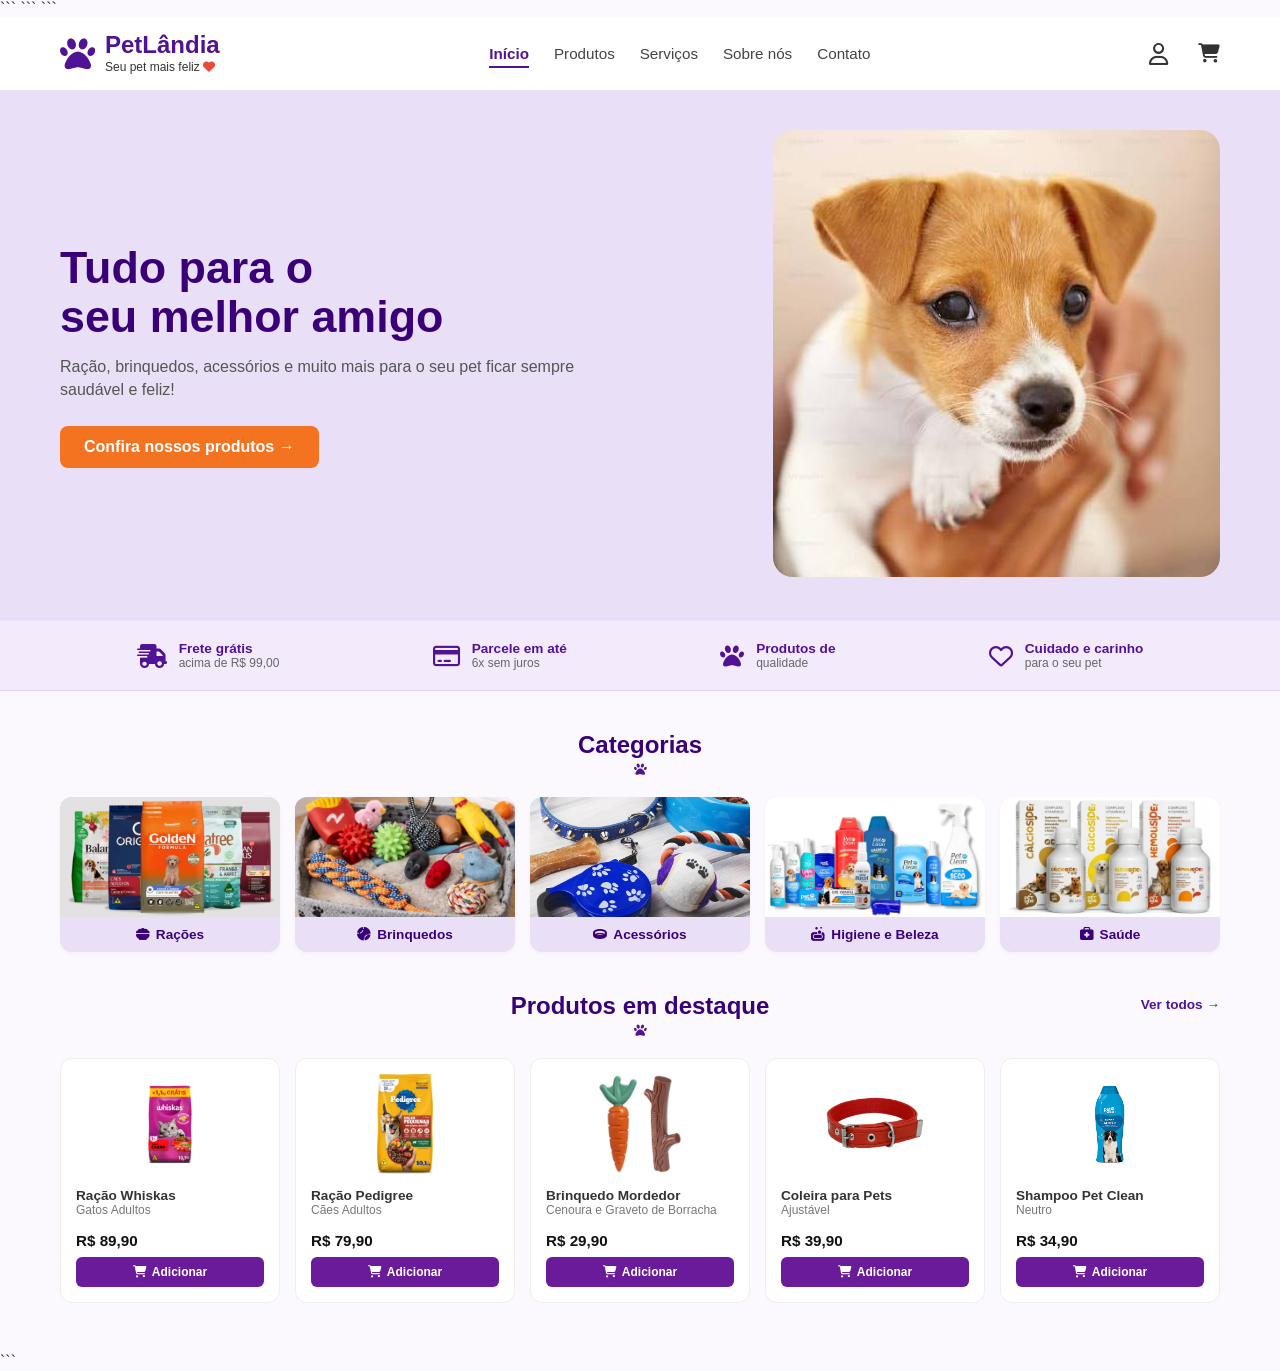
==== index.html @ d087212d "first commit" ====
<!DOCTYPE html>

<html lang="pt-BR">

<head>

    ```
    <meta charset="UTF-8">

    <meta name="viewport" content="width=device-width, initial-scale=1.0">

    <title>PetLândia</title>

    <!-- Font Awesome -->
    <link rel="stylesheet" href="https://cdnjs.cloudflare.com/ajax/libs/font-awesome/6.4.0/css/all.min.css">

    <!-- CSS principal -->
    <link rel="stylesheet" href="style.css">

    <script src="carrinho.js"></script>
    ```

</head>

<body>

    ```
    <!-- =========================================
     MENU DE NAVEGAÇÃO
========================================== -->

    <header class="main-header">

        <div class="container header-content">


            <!-- LOGO -->

            <div class="logo">

                <i class="fa-solid fa-paw logo-icon"></i>

                <div class="logo-text">

                    <h1>PetLândia</h1>

                    <span>

                        Seu pet mais feliz

                        <i class="fa-solid fa-heart red-heart"></i>

                    </span>

                </div>

            </div>



            <!-- MENU -->

            <nav class="nav-menu">

                <ul>

                    <li><a href="index.html" class="active">Início</a></li>
                    <li><a href="Produtos.html">Produtos</a></li>
                    <li><a href="serviços.html">Serviços</a></li>
                    <li><a href="sobrenos.html">Sobre nós</a></li>
                    <li><a href="contato.html">Contato</a></li>

                </ul>

            </nav>



            <!-- =========================================
             ÁREA DO USUÁRIO + CARRINHO
        ========================================== -->

            <div class="header-actions">


                <!-- USUÁRIO -->

                <div class="user-area">

                    <button type="button" id="user-button" class="user-button" title="Minha conta">

                        <i class="fa-regular fa-user"></i>

                    </button>


                    <!-- MENU DA FOTO -->

                    <div id="user-menu" class="user-menu">

                        <button type="button" id="logout-button" class="logout-button">

                            <i class="fa-solid fa-right-from-bracket"></i>

                            Desconectar

                        </button>

                    </div>

                </div>



                <!-- CARRINHO -->

                <a href="carrinho.html" class="cart-icon" title="Carrinho">

                    <i class="fa-solid fa-cart-shopping"></i>

                    <span class="badge" id="cartBadge">
                        0
                    </span>

                </a>

            </div>

        </div>

    </header>



    <!-- =========================================
     BANNER DO CACHORRO
========================================== -->

    <section class="hero-banner">

        <div class="container hero-content">


            <div class="hero-text">

                <h2>
                    Tudo para o<br>
                    seu melhor amigo
                </h2>


                <p>
                    Ração, brinquedos, acessórios e muito mais
                    para o seu pet ficar sempre saudável e feliz!
                </p>


                <a href="#" class="btn-primary">

                    Confira nossos produtos &rarr;

                </a>

            </div>


            <div class="hero-image">

                <img src="img/CACHORRO2.PNG" alt="Cão e Gato">

            </div>

        </div>

    </section>



    <!-- =========================================
     PROMOÇÕES E QUALIDADES
========================================== -->

    <section class="benefits-bar">

        <div class="container benefits-grid">


            <div class="benefit-item">

                <i class="fa-solid fa-truck-fast"></i>

                <div>

                    <strong>
                        Frete grátis
                    </strong>

                    <p>
                        acima de R$ 99,00
                    </p>

                </div>

            </div>



            <div class="benefit-item">

                <i class="fa-regular fa-credit-card"></i>

                <div>

                    <strong>
                        Parcele em até
                    </strong>

                    <p>
                        6x sem juros
                    </p>

                </div>

            </div>



            <div class="benefit-item">

                <i class="fa-solid fa-paw"></i>

                <div>

                    <strong>
                        Produtos de
                    </strong>

                    <p>
                        qualidade
                    </p>

                </div>

            </div>



            <div class="benefit-item">

                <i class="fa-regular fa-heart"></i>

                <div>

                    <strong>
                        Cuidado e carinho
                    </strong>

                    <p>
                        para o seu pet
                    </p>

                </div>

            </div>

        </div>

    </section>



    <!-- =========================================
     CATEGORIAS
========================================== -->

    <section class="categories-section container">


        <div class="section-header">

            <h3>
                Categorias
            </h3>

            <i class="fa-solid fa-paw section-paw"></i>

        </div>



        <div class="categories-grid">


            <div class="category-card">

                <div class="card-image">

                    <img src="img/Captura de tela 2026-08-17 102132.png" alt="Rações">

                </div>


                <div class="card-title">

                    <i class="fa-solid fa-bowl-food"></i>

                    Rações

                </div>

            </div>



            <div class="category-card">

                <div class="card-image">

                    <img src="img/briquedos2.webp" alt="Brinquedos">

                </div>


                <div class="card-title">

                    <i class="fa-solid fa-baseball"></i>

                    Brinquedos

                </div>

            </div>



            <div class="category-card">

                <div class="card-image">

                    <img src="img/acessorios_para_cachorro_guia_completo_23388_orig.jpg" alt="Acessórios">

                </div>


                <div class="card-title">

                    <i class="fa-solid fa-ring"></i>

                    Acessórios

                </div>

            </div>



            <div class="category-card">

                <div class="card-image">

                    <img src="img/61gC6rME9BL._AC_UF1000,1000_QL80_.jpg" alt="Higiene e Beleza">

                </div>


                <div class="card-title">

                    <i class="fa-solid fa-soap"></i>

                    Higiene e Beleza

                </div>

            </div>



            <div class="category-card">

                <div class="card-image">

                    <img src="img/D_NQ_NP_626149-MLB108650189264_032026-O.webp" alt="Saúde">

                </div>


                <div class="card-title">

                    <i class="fa-solid fa-briefcase-medical"></i>

                    Saúde

                </div>

            </div>

        </div>

    </section>



    <!-- =========================================
     PRODUTOS DO SITE
========================================== -->

    <section class="products-section container">


        <div class="section-header">

            <h3>
                Produtos em destaque
            </h3>

            <i class="fa-solid fa-paw section-paw"></i>

            <a href="#" class="see-all">

                Ver todos &rarr;

            </a>

        </div>



        <div class="products-grid">


            <!-- PRODUTO 1 -->

            <div class="product-card">

                <div class="product-img">

                    <img src="img/287226-1.webp" alt="Ração Whiskas">

                </div>


                <h4>
                    Ração Whiskas
                </h4>


                <p class="product-sub">
                    Gatos Adultos
                </p>


                <div class="product-footer">

                    <span class="price">
                        R$ 89,90
                    </span>


                    <button class="btn-add">

                        <i class="fa-solid fa-cart-shopping"></i>

                        Adicionar

                    </button>

                </div>

            </div>



            <!-- PRODUTO 2 -->

            <div class="product-card">

                <div class="product-img">

                    <img src="img/raçao.jpg" alt="Ração Pedigree">

                </div>


                <h4>
                    Ração Pedigree
                </h4>


                <p class="product-sub">
                    Cães Adultos
                </p>


                <div class="product-footer">

                    <span class="price">
                        R$ 79,90
                    </span>


                    <button class="btn-add">

                        <i class="fa-solid fa-cart-shopping"></i>

                        Adicionar

                    </button>

                </div>

            </div>



            <!-- PRODUTO 3 -->

            <div class="product-card">

                <div class="product-img">

                    <img src="img/Brinquedo-Mordedor-Nylon-Cenoura-e-Graveto-Buddy-Toys.png" alt="Brinquedo Mordedor">

                </div>


                <h4>
                    Brinquedo Mordedor
                </h4>


                <p class="product-sub">
                    Cenoura e Graveto de Borracha
                </p>


                <div class="product-footer">

                    <span class="price">
                        R$ 29,90
                    </span>


                    <button class="btn-add">

                        <i class="fa-solid fa-cart-shopping"></i>

                        Adicionar

                    </button>

                </div>

            </div>



            <!-- PRODUTO 4 -->

            <div class="product-card">

                <div class="product-img">

                    <img src="img/285244-1.webp" alt="Coleira para Pets">

                </div>


                <h4>
                    Coleira para Pets
                </h4>


                <p class="product-sub">
                    Ajustável
                </p>


                <div class="product-footer">

                    <span class="price">
                        R$ 39,90
                    </span>


                    <button class="btn-add">

                        <i class="fa-solid fa-cart-shopping"></i>

                        Adicionar

                    </button>

                </div>

            </div>



            <!-- PRODUTO 5 -->

            <div class="product-card">

                <div class="product-img">

                    <img src="img/1090094-1500-1500.webp" alt="Shampoo Pet Clean">

                </div>


                <h4>
                    Shampoo Pet Clean
                </h4>


                <p class="product-sub">
                    Neutro
                </p>


                <div class="product-footer">

                    <span class="price">
                        R$ 34,90
                    </span>


                    <button class="btn-add">

                        <i class="fa-solid fa-cart-shopping"></i>

                        Adicionar

                    </button>

                </div>

            </div>

        </div>

    </section>



    <!-- =========================================
     MODAL DE DESCONEXÃO
========================================== -->

    <div id="logout-modal" class="logout-modal">

        <div class="logout-modal-content">


            <div class="logout-modal-icon">

                <i class="fa-solid fa-right-from-bracket"></i>

            </div>


            <h2>
                Desconectar
            </h2>


            <p>
                Tem certeza que deseja se desconectar
                da sua conta?
            </p>


            <div class="logout-modal-buttons">


                <button type="button" id="cancel-logout" class="cancel-logout">

                    Cancelar

                </button>


                <button type="button" id="confirm-logout" class="confirm-logout">

                    Sim, desconectar

                </button>

            </div>

        </div>

    </div>



    <!-- =========================================
     JAVASCRIPT
========================================== -->

    <script>


        /* =========================================
           ELEMENTOS
        ========================================== */

        const userButton =
            document.getElementById("user-button");


        const userMenu =
            document.getElementById("user-menu");


        const logoutButton =
            document.getElementById("logout-button");


        const logoutModal =
            document.getElementById("logout-modal");


        const cancelLogout =
            document.getElementById("cancel-logout");


        const confirmLogout =
            document.getElementById("confirm-logout");



        /* =========================================
           ATUALIZAR USUÁRIO
        ========================================== */

        function atualizarUsuario() {


            const usuarioLogado =
                localStorage.getItem("usuarioLogado");


            if (usuarioLogado === "true") {


                userButton.innerHTML = `

                <img
                    src="https://i.pravatar.cc/100?img=12"
                    alt="Perfil"
                    class="user-avatar"
                >

            `;


            } else {


                userButton.innerHTML = `

                <i class="fa-regular fa-user"></i>

            `;

            }

        }



        /* =========================================
           ABRIR / FECHAR MENU
        ========================================== */

        userButton.addEventListener(
            "click",
            function (event) {


                event.stopPropagation();


                const usuarioLogado =
                    localStorage.getItem("usuarioLogado");


                if (usuarioLogado !== "true") {


                    window.location.href =
                        "login.html";


                    return;

                }


                userMenu.classList.toggle("show");

            }
        );



        /* =========================================
           ABRIR MODAL DE DESCONEXÃO
        ========================================== */

        logoutButton.addEventListener(
            "click",
            function (event) {


                event.stopPropagation();


                userMenu.classList.remove("show");


                logoutModal.classList.add("show");

            }
        );



        /* =========================================
           CANCELAR DESCONEXÃO
        ========================================== */

        cancelLogout.addEventListener(
            "click",
            function () {


                logoutModal.classList.remove("show");

            }
        );



        /* =========================================
           CONFIRMAR DESCONEXÃO
        ========================================== */

        confirmLogout.addEventListener(
            "click",
            function () {


                localStorage.removeItem(
                    "usuarioLogado"
                );


                logoutModal.classList.remove("show");


                userMenu.classList.remove("show");


                atualizarUsuario();

            }
        );



        /* =========================================
           FECHAR MENU AO CLICAR FORA
        ========================================== */

        document.addEventListener(
            "click",
            function () {

                userMenu.classList.remove("show");

            }
        );



        /* =========================================
           FECHAR MODAL AO CLICAR FORA
        ========================================== */

        logoutModal.addEventListener(
            "click",
            function (event) {


                if (
                    event.target === logoutModal
                ) {

                    logoutModal.classList.remove(
                        "show"
                    );

                }

            }
        );



        /* =========================================
           INICIALIZAÇÃO
        ========================================== */

        atualizarUsuario();


    </script>
    ```

</body>

</html>
---- style.css ----
/* Resets e Fontes Básicas */
* {
    margin: 0;
    padding: 0;
    box-sizing: border-box;
    font-family: 'Segoe UI', Tahoma, Geneva, Verdana, sans-serif;
}

body {
    background-color: #fbf9fe;
    color: #333;
}

.container {
    max-width: 1200px;
    margin: 0 auto;
    padding: 0 20px;
}

/* Top Bar */
.top-bar {
    background-color: #511395;
    color: #fff;
    font-size: 0.8rem;
    padding: 6px 0;
}

.top-bar-content {
    display: flex;
    justify-content: space-between;
    align-items: center;
}

.social-links a {
    color: #fff;
    margin-left: 12px;
    text-decoration: none;
}

/* Header */
.main-header {
    background-color: #fff;
    padding: 15px 0;
}

.header-content {
    display: flex;
    justify-content: space-between;
    align-items: center;
}

.logo {
    display: flex;
    align-items: center;
    gap: 10px;
}

.logo-icon {
    font-size: 2.2rem;
    color: #511395;
}

.logo-text h1 {
    font-size: 1.5rem;
    color: #511395;
    line-height: 1;
}

.logo-text span {
    font-size: 0.75rem;
    color: #333;
}

.red-heart {
    color: #e74c3c;
}

.nav-menu ul {
    display: flex;
    list-style: none;
    gap: 25px;
}

.nav-menu a {
    text-decoration: none;
    color: #444;
    font-weight: 500;
    font-size: 0.95rem;

}

.nav-menu a.active {
    color: #511395;
    border-bottom: 2px solid #511395;
    padding-bottom: 4px;
    font-weight: 700;
}

.header-actions {
    display: flex;
    align-items: center;
    gap: 20px;
}

.header-actions a {
    color: #333;
    font-size: 1.2rem;
    position: relative;
    text-decoration: none;
}

.cart-icon .badge {
    position: absolute;
    top: -8px;
    right: -10px;
    background-color: #511395;
    color: white;
    font-size: 0.65rem;
    width: 16px;
    height: 16px;
    border-radius: 50%;
    display: flex;
    align-items: center;
    justify-content: center;
}

/* Banner Hero */
.hero-banner {
    background-color: #e9e0f7;
    padding: 40px 0;
    overflow: hidden;
}

.hero-content {
    display: flex;
    align-items: center;
    justify-content: space-between;
}

.hero-text {
    max-width: 50%;
}

.hero-text h2 {
    font-size: 2.8rem;
    color: #3a0078;
    line-height: 1.1;
    margin-bottom: 15px;
}

.hero-text p {
    color: #555;
    margin-bottom: 25px;
    font-size: 1rem;
    line-height: 1.4;
}

.btn-primary {
    display: inline-block;
    background-color: #f37321;
    color: white;
    padding: 12px 24px;
    border-radius: 8px;
    text-decoration: none;
    font-weight: 600;
    transition: background 0.2s;
}

.btn-primary:hover {
    background-color: #d96114;
}

.hero-image img {
    max-width: 450px;
    border-radius: 20px;
    object-fit: cover;
}

/* Benefícios */
.benefits-bar {
    background-color: #f3ebfc;
    padding: 20px 0;
    border-bottom: 1px solid #e1d2f7;
}

.benefits-grid {
    display: flex;
    justify-content: space-around;
    align-items: center;
}

.benefit-item {
    display: flex;
    align-items: center;
    gap: 12px;
    color: #511395;
}

.benefit-item i {
    font-size: 1.5rem;
}

.benefit-item strong {
    display: block;
    font-size: 0.85rem;
}

.benefit-item p {
    font-size: 0.75rem;
    color: #666;
}

/* Seções Gerais */
.section-header {
    text-align: center;
    margin: 40px 0 20px 0;
    position: relative;
}

.section-header h3 {
    font-size: 1.5rem;
    color: #3a0078;
    display: inline-block;
}

.section-paw {
    color: #511395;
    font-size: 0.8rem;
    display: block;
    margin-top: 5px;
}

.see-all {
    position: absolute;
    right: 0;
    top: 5px;
    color: #511395;
    text-decoration: none;
    font-size: 0.85rem;
    font-weight: 600;
}

/* Categorias */
.categories-grid {
    display: grid;
    grid-template-columns: repeat(5, 1fr);
    gap: 15px;
    margin-bottom: 40px;
}

.category-card {
    background: #e9e0f7;
    border-radius: 12px;
    overflow: hidden;
    text-align: center;
    box-shadow: 0 2px 5px rgba(0, 0, 0, 0.03);
}

.card-image {
    height: 120px;
    overflow: hidden;
}

.card-image img {
    width: 100%;
    height: 100%;
    object-fit: cover;
}

.card-title {
    padding: 10px;
    font-size: 0.85rem;
    font-weight: bold;
    color: #3a0078;
    display: flex;
    align-items: center;
    justify-content: center;
    gap: 6px;
}

/* Produtos */
.products-grid {
    display: grid;
    grid-template-columns: repeat(5, 1fr);
    gap: 15px;
    margin-bottom: 50px;
}

.product-card {
    background: #fff;
    border: 1px solid #eee;
    border-radius: 12px;
    padding: 15px;
    display: flex;
    flex-direction: column;
    justify-content: space-between;
}

.product-img {
    text-align: center;
    margin-bottom: 10px;
}

.product-img img {
    max-width: 100%;
    height: 100px;
    object-fit: contain;
}

.product-card h4 {
    font-size: 0.85rem;
    color: #333;
}

.product-sub {
    font-size: 0.75rem;
    color: #777;
    margin-bottom: 15px;
}

.product-footer {
    display: flex;
    flex-direction: column;
    gap: 8px;
}

.price {
    font-weight: bold;
    font-size: 0.95rem;
    color: #111;
}

.btn-add {
    background-color: #6a1b9a;
    color: white;
    border: none;
    padding: 8px;
    border-radius: 6px;
    cursor: pointer;
    font-size: 0.75rem;
    font-weight: 600;
    display: flex;
    align-items: center;
    justify-content: center;
    gap: 5px;
    transition: background 0.2s;
}

.btn-add:hover {
    background-color: #4a126b;
}

.user-avatar {
    width: 35px;
    height: 35px;

    border-radius: 50%;

    object-fit: cover;

    border: 2px solid #5b159d;

    display: block;
}

/* =========================================
   ÁREA DO USUÁRIO
========================================= */

.user-area {
    position: relative;
}


/* Botão do usuário */

.user-button {
    width: 38px;
    height: 38px;

    padding: 0;

    border: none;
    background: transparent;

    display: flex;
    align-items: center;
    justify-content: center;

    cursor: pointer;

    color: #333;

    font-size: 22px;
}


.user-button:hover {
    color: #5b159d;
}


/* Avatar */

.user-avatar {
    width: 38px;
    height: 38px;

    border-radius: 50%;

    object-fit: cover;

    border: 2px solid #5b159d;

    display: block;
}


/* =========================================
   MENU DO USUÁRIO
========================================= */

.user-menu {
    position: absolute;

    top: calc(100% + 12px);
    right: 0;

    width: 170px;

    background: #fff;

    border-radius: 12px;

    padding: 8px;

    box-shadow:
        0 10px 25px rgba(0, 0, 0, 0.12);

    border: 1px solid #eee;

    display: none;

    z-index: 1000;
}



.user-menu.show {
    display: block;
}



.logout-button {
    width: 100%;

    border: none;

    background: transparent;

    padding: 11px 12px;

    border-radius: 8px;

    display: flex;

    align-items: center;

    gap: 10px;

    color: #333;

    font-size: 14px;

    cursor: pointer;

    text-align: left;
}


.logout-button:hover {
    background: #f3eafa;
    color: #5b159d;
}

/* =========================================
   MODAL DE DESCONEXÃO
========================================= */

.logout-modal {

    position: fixed;

    inset: 0;

    background: rgba(35, 14, 52, 0.55);

    display: none;

    align-items: center;
    justify-content: center;

    z-index: 9999;

    padding: 20px;

}


/* Modal aberto */

.logout-modal.show {

    display: flex;

}


/* Caixa */

.logout-modal-content {

    width: 100%;

    max-width: 420px;

    background: #ffffff;

    border-radius: 20px;

    padding: 35px;

    text-align: center;

    box-shadow:
        0 20px 50px rgba(0, 0, 0, 0.2);

    animation: aparecerModal 0.25s ease;

}


/* Ícone */

.logout-modal-icon {

    width: 65px;

    height: 65px;

    margin: 0 auto 18px;

    border-radius: 50%;

    background: #eee5fa;

    color: #5b159d;

    display: flex;

    align-items: center;
    justify-content: center;

    font-size: 26px;

}


/* Título */

.logout-modal-content h2 {

    margin-bottom: 10px;

    color: #4d0c91;

    font-size: 25px;

}


/* Texto */

.logout-modal-content p {

    color: #666;

    font-size: 15px;

    line-height: 1.5;

    margin-bottom: 28px;

}


/* Botões */

.logout-modal-buttons {

    display: flex;

    gap: 12px;

}


/* Botão cancelar */

.cancel-logout,
.confirm-logout {

    flex: 1;

    height: 46px;

    border-radius: 10px;

    border: none;

    font-size: 14px;

    font-weight: 700;

    cursor: pointer;

    transition: 0.2s ease;

}


/* Cancelar */

.cancel-logout {

    background: #f0edf3;

    color: #555;

}


.cancel-logout:hover {

    background: #e5e0e9;

}


/* Confirmar */

.confirm-logout {

    background: #5b159d;

    color: #fff;

}


.confirm-logout:hover {

    background: #48117d;

}


/* Animação */

@keyframes aparecerModal {

    from {

        opacity: 0;

        transform: translateY(-15px) scale(0.97);

    }

    to {

        opacity: 1;

        transform: translateY(0) scale(1);

    }

}


/* Celular */

@media (max-width: 500px) {

    .logout-modal-content {

        padding: 28px 22px;

    }


    .logout-modal-buttons {

        flex-direction: column;

    }

}
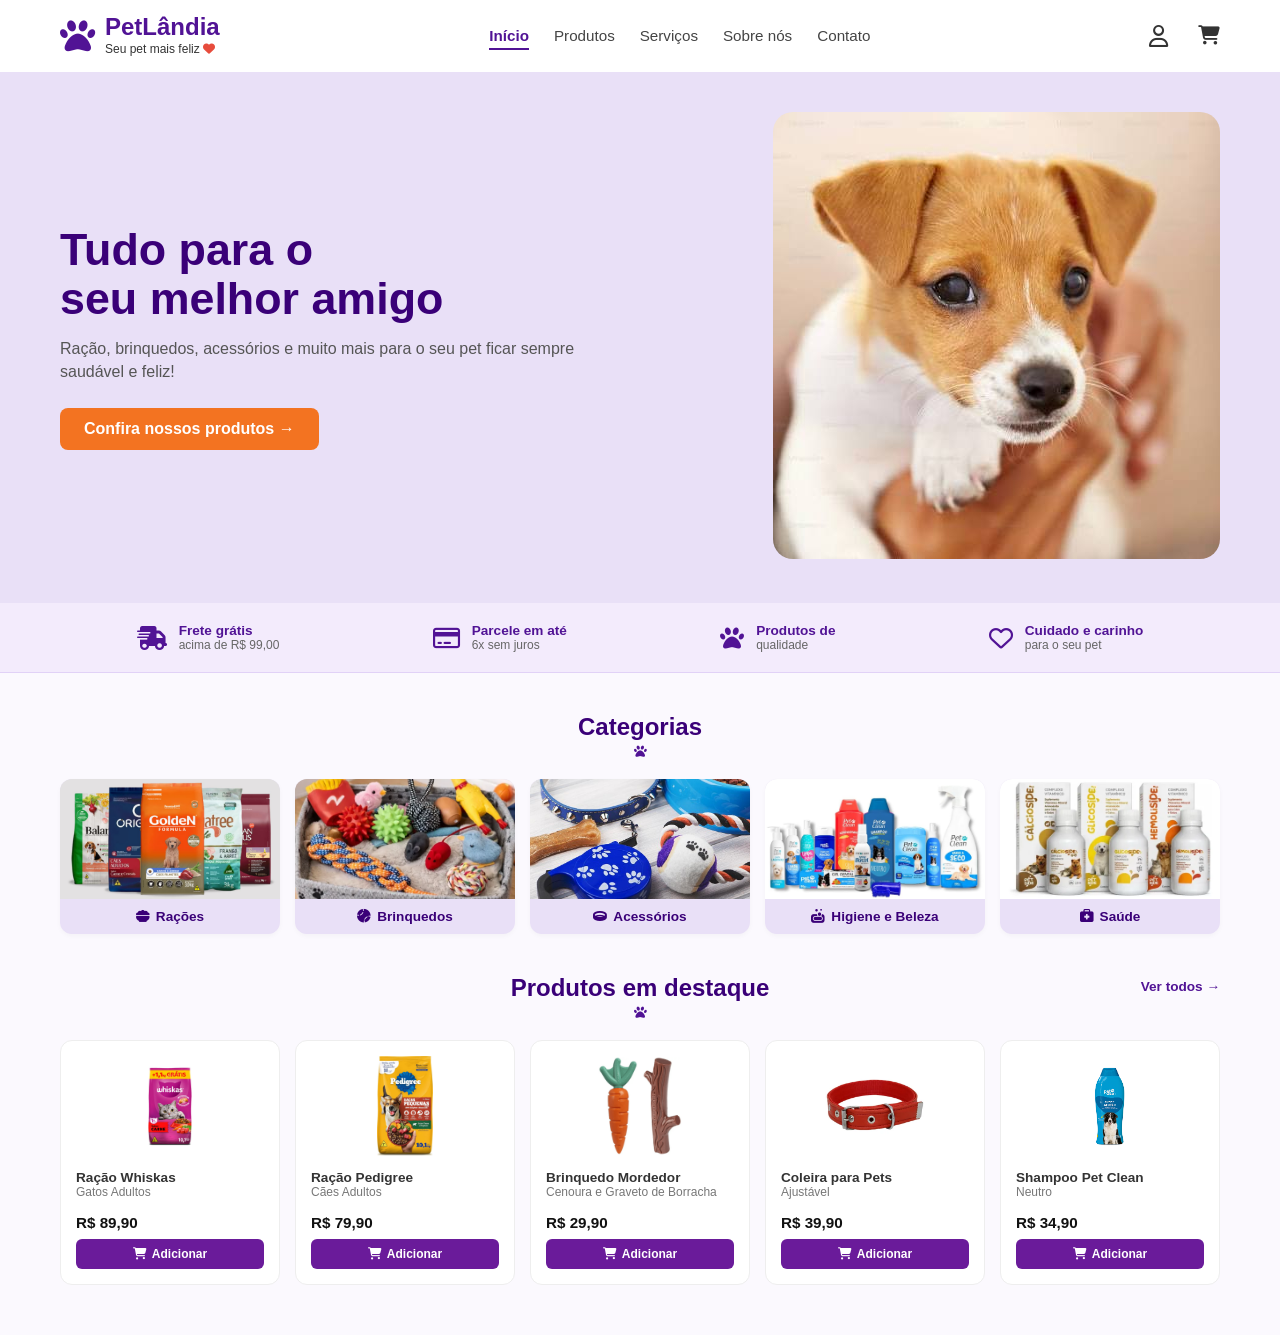
==== commit adc80a20: "Update index.html" ====
--- a/index.html
+++ b/index.html
@@ -4,37 +4,32 @@
 
 <head>
 
-    ```
+    
     <meta charset="UTF-8">
 
     <meta name="viewport" content="width=device-width, initial-scale=1.0">
 
     <title>PetLândia</title>
 
-    <!-- Font Awesome -->
     <link rel="stylesheet" href="https://cdnjs.cloudflare.com/ajax/libs/font-awesome/6.4.0/css/all.min.css">
 
-    <!-- CSS principal -->
     <link rel="stylesheet" href="style.css">
 
     <script src="carrinho.js"></script>
-    ```
+    
 
 </head>
 
 <body>
 
-    ```
-    <!-- =========================================
-     MENU DE NAVEGAÇÃO
-========================================== -->
+    
+  
 
     <header class="main-header">
 
         <div class="container header-content">
 
 
-            <!-- LOGO -->
 
             <div class="logo">
 
@@ -58,7 +53,6 @@
 
 
 
-            <!-- MENU -->
 
             <nav class="nav-menu">
 
@@ -76,14 +70,11 @@
 
 
 
-            <!-- =========================================
-             ÁREA DO USUÁRIO + CARRINHO
-        ========================================== -->
+            
 
             <div class="header-actions">
 
 
-                <!-- USUÁRIO -->
 
                 <div class="user-area">
 
@@ -94,7 +85,6 @@
                     </button>
 
 
-                    <!-- MENU DA FOTO -->
 
                     <div id="user-menu" class="user-menu">
 
@@ -112,7 +102,6 @@
 
 
 
-                <!-- CARRINHO -->
 
                 <a href="carrinho.html" class="cart-icon" title="Carrinho">
 
@@ -132,10 +121,7 @@
 
 
 
-    <!-- =========================================
-     BANNER DO CACHORRO
-========================================== -->
-
+    
     <section class="hero-banner">
 
         <div class="container hero-content">
@@ -155,7 +141,7 @@
                 </p>
 
 
-                <a href="#" class="btn-primary">
+                <a href="Produtos.html" class="btn-primary">
 
                     Confira nossos produtos &rarr;
 
@@ -176,10 +162,7 @@
 
 
 
-    <!-- =========================================
-     PROMOÇÕES E QUALIDADES
-========================================== -->
-
+   
     <section class="benefits-bar">
 
         <div class="container benefits-grid">
@@ -269,10 +252,7 @@
 
 
 
-    <!-- =========================================
-     CATEGORIAS
-========================================== -->
-
+    
     <section class="categories-section container">
 
 
@@ -400,9 +380,7 @@
 
 
 
-    <!-- =========================================
-     PRODUTOS DO SITE
-========================================== -->
+   
 
     <section class="products-section container">
 
@@ -415,10 +393,8 @@
 
             <i class="fa-solid fa-paw section-paw"></i>
 
-            <a href="#" class="see-all">
-
+            <a href="Produtos.html" class="see-all">
                 Ver todos &rarr;
-
             </a>
 
         </div>
@@ -428,7 +404,6 @@
         <div class="products-grid">
 
 
-            <!-- PRODUTO 1 -->
 
             <div class="product-card">
 
@@ -470,7 +445,6 @@
 
 
 
-            <!-- PRODUTO 2 -->
 
             <div class="product-card">
 
@@ -512,7 +486,6 @@
 
 
 
-            <!-- PRODUTO 3 -->
 
             <div class="product-card">
 
@@ -554,7 +527,6 @@
 
 
 
-            <!-- PRODUTO 4 -->
 
             <div class="product-card">
 
@@ -596,7 +568,6 @@
 
 
 
-            <!-- PRODUTO 5 -->
 
             <div class="product-card">
 
@@ -642,10 +613,7 @@
 
 
 
-    <!-- =========================================
-     MODAL DE DESCONEXÃO
-========================================== -->
-
+   
     <div id="logout-modal" class="logout-modal">
 
         <div class="logout-modal-content">
@@ -693,16 +661,12 @@
 
 
 
-    <!-- =========================================
-     JAVASCRIPT
-========================================== -->
+    
 
     <script>
 
 
-        /* =========================================
-           ELEMENTOS
-        ========================================== */
+       
 
         const userButton =
             document.getElementById("user-button");
@@ -729,9 +693,7 @@
 
 
 
-        /* =========================================
-           ATUALIZAR USUÁRIO
-        ========================================== */
+      
 
         function atualizarUsuario() {
 
@@ -769,10 +731,7 @@
 
 
 
-        /* =========================================
-           ABRIR / FECHAR MENU
-        ========================================== */
-
+       
         userButton.addEventListener(
             "click",
             function (event) {
@@ -804,9 +763,7 @@
 
 
 
-        /* =========================================
-           ABRIR MODAL DE DESCONEXÃO
-        ========================================== */
+       
 
         logoutButton.addEventListener(
             "click",
@@ -826,10 +783,7 @@
 
 
 
-        /* =========================================
-           CANCELAR DESCONEXÃO
-        ========================================== */
-
+      
         cancelLogout.addEventListener(
             "click",
             function () {
@@ -842,9 +796,7 @@
 
 
 
-        /* =========================================
-           CONFIRMAR DESCONEXÃO
-        ========================================== */
+        
 
         confirmLogout.addEventListener(
             "click",
@@ -869,9 +821,7 @@
 
 
 
-        /* =========================================
-           FECHAR MENU AO CLICAR FORA
-        ========================================== */
+        
 
         document.addEventListener(
             "click",
@@ -884,9 +834,7 @@
 
 
 
-        /* =========================================
-           FECHAR MODAL AO CLICAR FORA
-        ========================================== */
+       
 
         logoutModal.addEventListener(
             "click",
@@ -908,16 +856,119 @@
 
 
 
-        /* =========================================
-           INICIALIZAÇÃO
-        ========================================== */
+       
 
         atualizarUsuario();
 
+       
+        const produtosDestaque = [
+            {
+                id: "home-whiskas",
+                name: "Ração Whiskas",
+                description: "Gatos Adultos",
+                price: 89.90,
+                image: "img/287226-1.webp"
+            },
+
+            {
+                id: "home-pedigree",
+                name: "Ração Pedigree",
+                description: "Cães Adultos",
+                price: 79.90,
+                image: "img/raçao.jpg"
+            },
+
+            {
+                id: "home-mordedor",
+                name: "Brinquedo Mordedor",
+                description: "Cenoura e Graveto de Borracha",
+                price: 29.90,
+                image: "img/Brinquedo-Mordedor-Nylon-Cenoura-e-Graveto-Buddy-Toys.png"
+            },
+
+            {
+                id: "home-coleira",
+                name: "Coleira para Pets",
+                description: "Ajustável",
+                price: 39.90,
+                image: "img/285244-1.webp"
+            },
+
+            {
+                id: "home-shampoo",
+                name: "Shampoo Pet Clean",
+                description: "Neutro",
+                price: 34.90,
+                image: "img/1090094-1500-1500.webp"
+            }
+        ];
+
+
+
+        const cardsProdutosDestaque =
+            document.querySelectorAll(".products-section .product-card");
+
+
+        cardsProdutosDestaque.forEach(function (card, index) {
+
+            const produto = produtosDestaque[index];
+
+            if (!produto) {
+                return;
+            }
+
+
+            const botaoAdicionar =
+                card.querySelector(".btn-add");
+
+
+            if (!botaoAdicionar) {
+                return;
+            }
+
+
+            botaoAdicionar.addEventListener(
+                "click",
+                function () {
+
+                    addToCart(produto);
+
+
+
+                    const textoOriginal = `
+                <i class="fa-solid fa-cart-shopping"></i>
+                Adicionar
+            `;
+
+                    botaoAdicionar.innerHTML = `
+                <i class="fa-solid fa-check"></i>
+                Adicionado
+            `;
+
+                    botaoAdicionar.classList.add("produto-adicionado");
+
+
+
+                    setTimeout(function () {
+
+                        botaoAdicionar.innerHTML =
+                            textoOriginal;
+
+                        botaoAdicionar.classList.remove(
+                            "produto-adicionado"
+                        );
+
+                    }, 1500);
+
+                }
+            );
+
+        });
+
 
     </script>
-    ```
+    
 
 </body>
 
-</html>+</html>
--- a/style.css
+++ b/style.css
@@ -1,4 +1,3 @@
-/* Resets e Fontes Básicas */
 * {
     margin: 0;
     padding: 0;
@@ -17,7 +16,7 @@
     padding: 0 20px;
 }
 
-/* Top Bar */
+
 .top-bar {
     background-color: #511395;
     color: #fff;
@@ -37,7 +36,6 @@
     text-decoration: none;
 }
 
-/* Header */
 .main-header {
     background-color: #fff;
     padding: 15px 0;
@@ -124,7 +122,6 @@
     justify-content: center;
 }
 
-/* Banner Hero */
 .hero-banner {
     background-color: #e9e0f7;
     padding: 40px 0;
@@ -176,7 +173,6 @@
     object-fit: cover;
 }
 
-/* Benefícios */
 .benefits-bar {
     background-color: #f3ebfc;
     padding: 20px 0;
@@ -210,7 +206,6 @@
     color: #666;
 }
 
-/* Seções Gerais */
 .section-header {
     text-align: center;
     margin: 40px 0 20px 0;
@@ -240,7 +235,6 @@
     font-weight: 600;
 }
 
-/* Categorias */
 .categories-grid {
     display: grid;
     grid-template-columns: repeat(5, 1fr);
@@ -278,7 +272,6 @@
     gap: 6px;
 }
 
-/* Produtos */
 .products-grid {
     display: grid;
     grid-template-columns: repeat(5, 1fr);
@@ -363,16 +356,13 @@
     display: block;
 }
 
-/* =========================================
-   ÁREA DO USUÁRIO
-========================================= */
+
 
 .user-area {
     position: relative;
 }
 
 
-/* Botão do usuário */
 
 .user-button {
     width: 38px;
@@ -400,7 +390,6 @@
 }
 
 
-/* Avatar */
 
 .user-avatar {
     width: 38px;
@@ -416,9 +405,7 @@
 }
 
 
-/* =========================================
-   MENU DO USUÁRIO
-========================================= */
+
 
 .user-menu {
     position: absolute;
@@ -484,9 +471,7 @@
     color: #5b159d;
 }
 
-/* =========================================
-   MODAL DE DESCONEXÃO
-========================================= */
+
 
 .logout-modal {
 
@@ -508,7 +493,6 @@
 }
 
 
-/* Modal aberto */
 
 .logout-modal.show {
 
@@ -517,7 +501,6 @@
 }
 
 
-/* Caixa */
 
 .logout-modal-content {
 
@@ -541,7 +524,6 @@
 }
 
 
-/* Ícone */
 
 .logout-modal-icon {
 
@@ -567,7 +549,6 @@
 }
 
 
-/* Título */
 
 .logout-modal-content h2 {
 
@@ -580,7 +561,7 @@
 }
 
 
-/* Texto */
+
 
 .logout-modal-content p {
 
@@ -595,7 +576,6 @@
 }
 
 
-/* Botões */
 
 .logout-modal-buttons {
 
@@ -606,7 +586,6 @@
 }
 
 
-/* Botão cancelar */
 
 .cancel-logout,
 .confirm-logout {
@@ -630,7 +609,6 @@
 }
 
 
-/* Cancelar */
 
 .cancel-logout {
 
@@ -648,7 +626,6 @@
 }
 
 
-/* Confirmar */
 
 .confirm-logout {
 
@@ -666,7 +643,6 @@
 }
 
 
-/* Animação */
 
 @keyframes aparecerModal {
 
@@ -689,7 +665,6 @@
 }
 
 
-/* Celular */
 
 @media (max-width: 500px) {
 
@@ -706,4 +681,24 @@
 
     }
 
-}+}
+
+
+
+.btn-add {
+    transition:
+        background 0.2s ease,
+        transform 0.2s ease;
+}
+
+.btn-add:active {
+    transform: scale(0.97);
+}
+
+.btn-add.produto-adicionado {
+    background: #23934e;
+}
+
+.btn-add.produto-adicionado:hover {
+    background: #1d7d41;
+}
